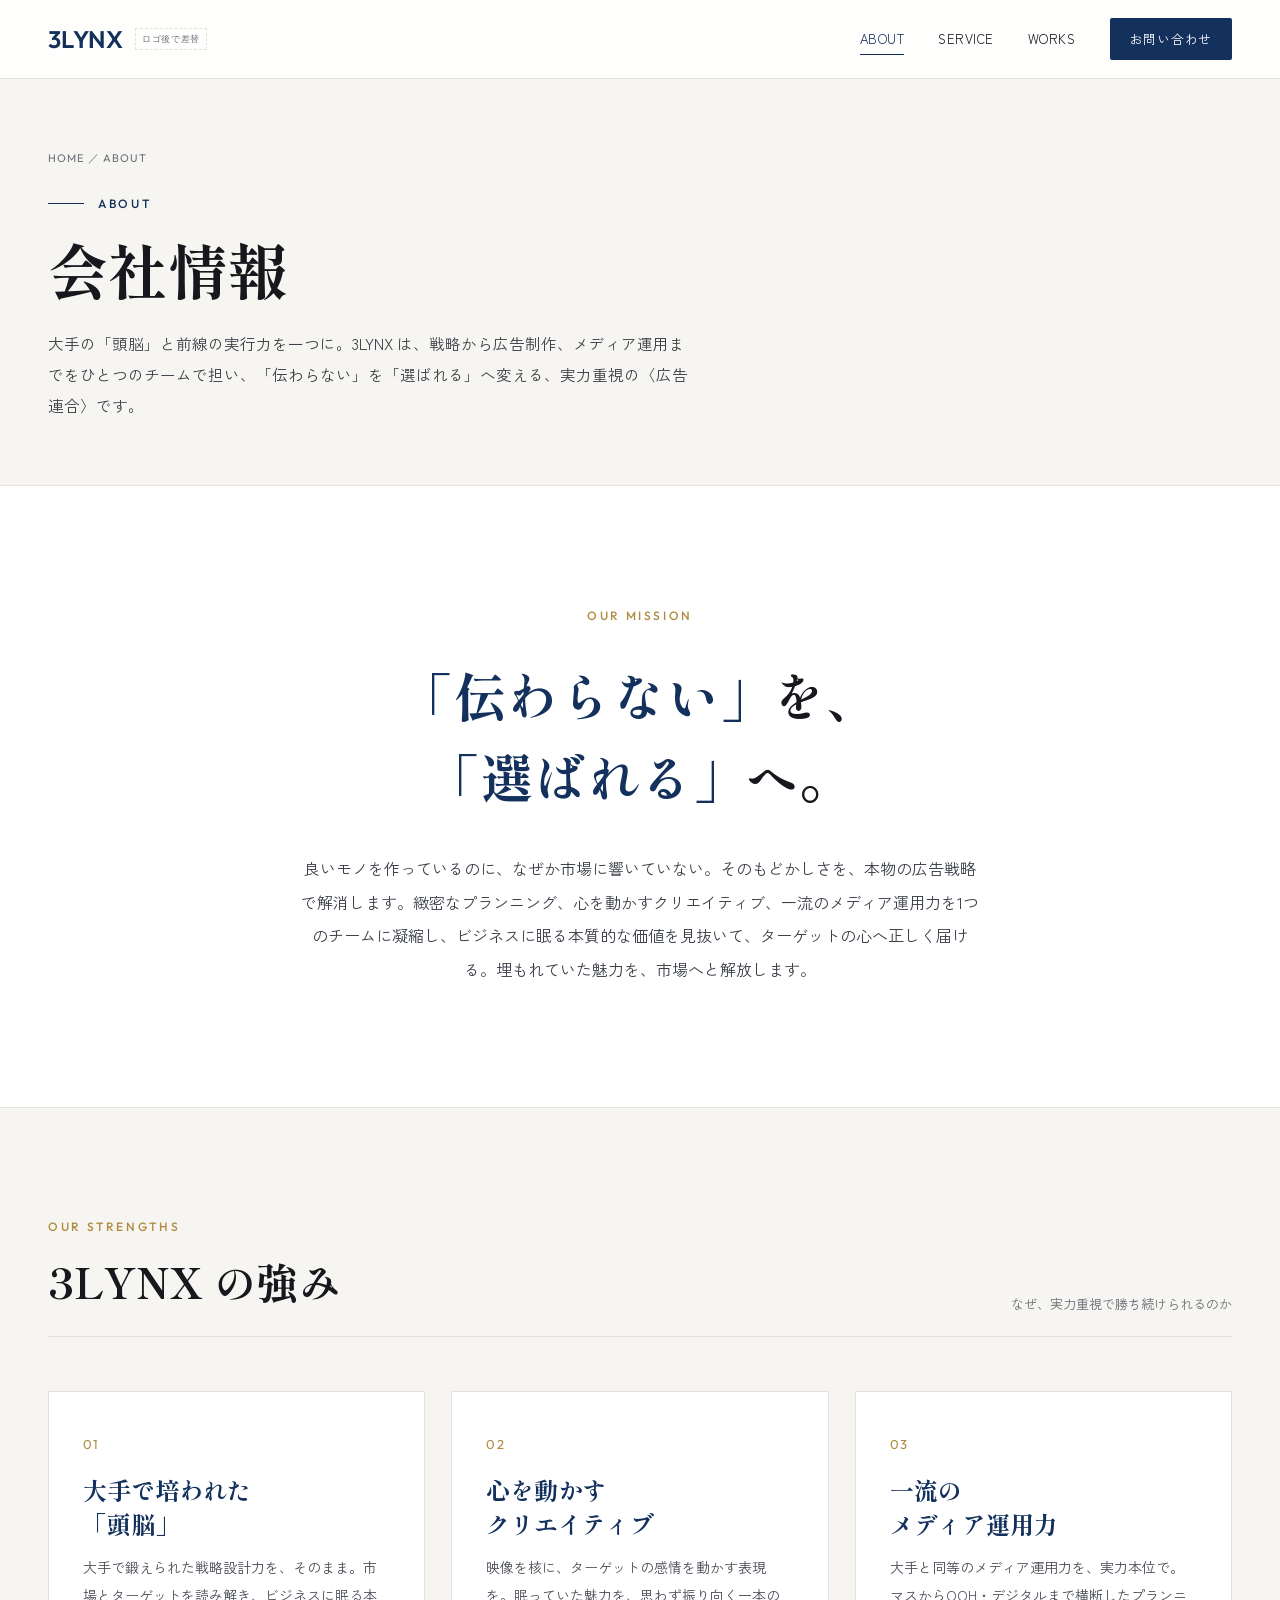
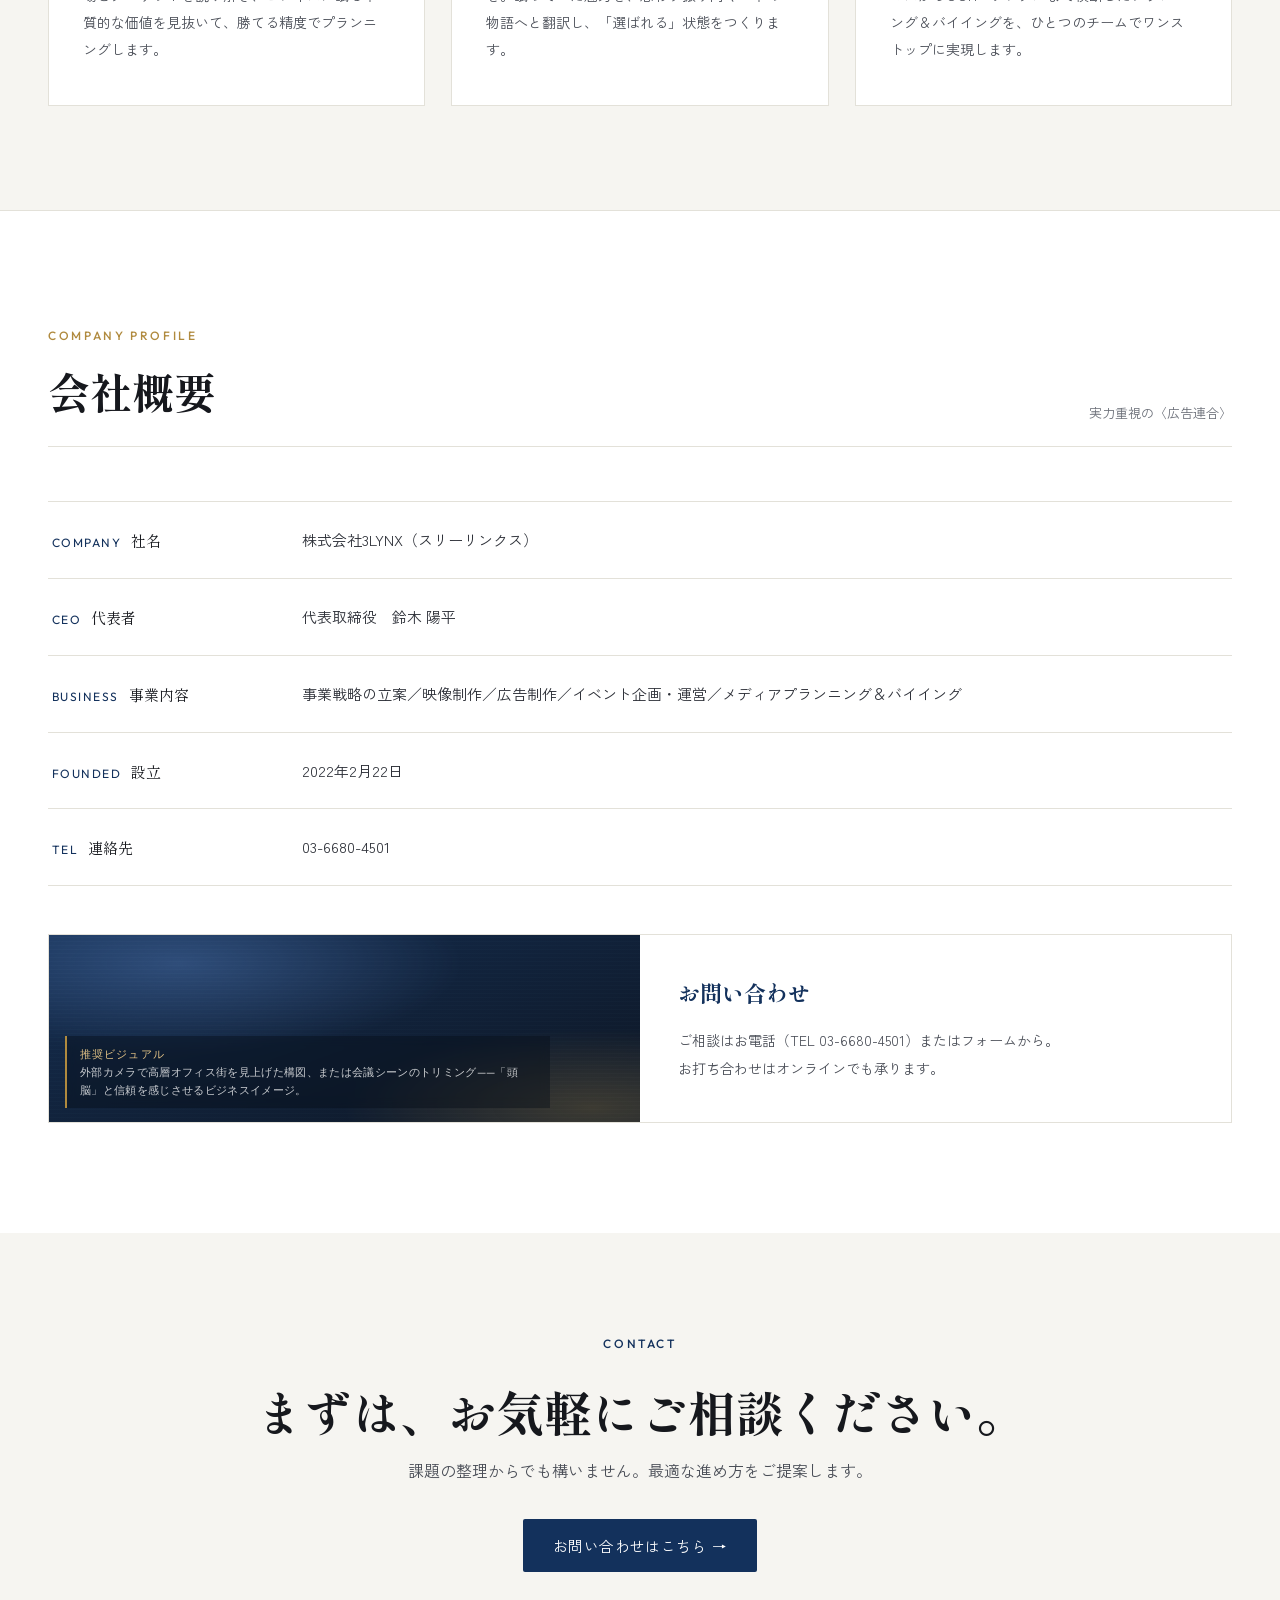
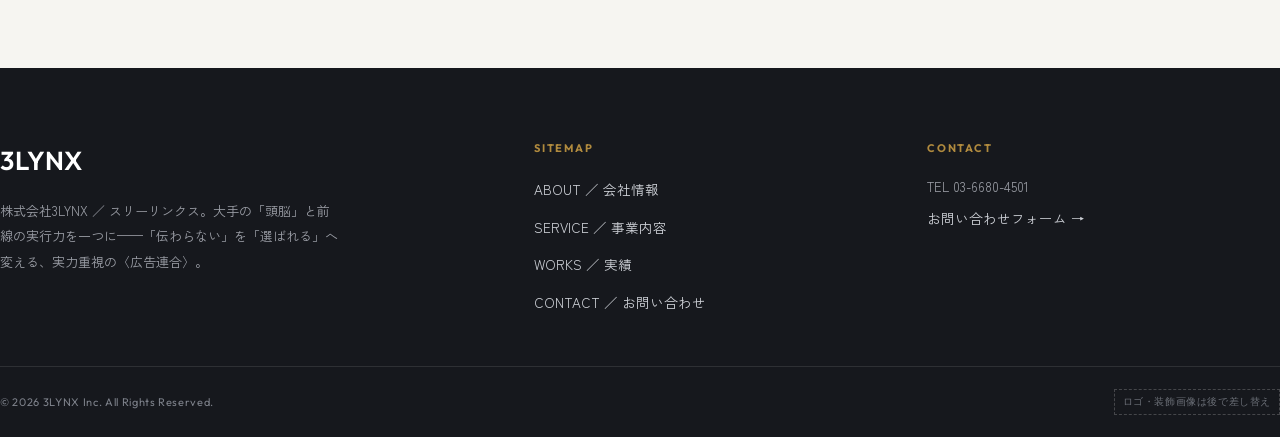
==== about.html @ 356a7094 "Add 3LYNX site (Option 2 / 安心感) — index + about/service/works/contact" ====
<!DOCTYPE html>
<html lang="ja">
<head>
<meta charset="UTF-8">
<meta name="viewport" content="width=device-width, initial-scale=1.0">
<title>ABOUT ｜ 株式会社3LYNX</title>
<link rel="preconnect" href="https://fonts.googleapis.com">
<link rel="preconnect" href="https://fonts.gstatic.com" crossorigin>
<link href="https://fonts.googleapis.com/css2?family=Shippori+Mincho:wght@500;600;700;800&family=Zen+Kaku+Gothic+New:wght@400;500;700&family=Outfit:wght@300;400;500;600&display=swap" rel="stylesheet">
<link rel="stylesheet" href="styles.css">
<style>
/* statement */
.statement{padding:120px 0;text-align:center}
.statement .ey{color:var(--gold);justify-content:center;display:flex}
.statement h2{font-family:"Shippori Mincho",serif;font-size:clamp(28px,4.2vw,52px);line-height:1.55;margin-top:30px;letter-spacing:.02em}
.statement h2 .nv{color:var(--navy)}
.statement p{max-width:680px;margin:36px auto 0;font-size:16px;line-height:2.1;color:#3c4049}

/* strengths */
.strength{background:var(--paper);border-top:1px solid var(--line);border-bottom:1px solid var(--line);padding:104px 0}
.sgrid3{display:grid;grid-template-columns:repeat(3,1fr);gap:26px;margin-top:54px}
.scard{background:#fff;border:1px solid var(--line);padding:42px 34px}
.scard .no{font-family:"Outfit";font-size:13px;letter-spacing:.1em;color:var(--gold)}
.scard h3{font-family:"Shippori Mincho",serif;font-size:24px;margin:18px 0 14px;color:var(--navy);line-height:1.4}
.scard p{font-size:14px;color:#4a4e57;line-height:1.95}

/* profile */
.profile{padding:110px 0}
.ptable{border-top:1px solid var(--line)}
.prow{display:grid;grid-template-columns:220px 1fr;gap:30px;padding:24px 4px;border-bottom:1px solid var(--line)}
.prow .k{font-family:"Outfit";font-size:12px;letter-spacing:.12em;text-transform:uppercase;color:var(--navy);padding-top:3px}
.prow .k .jp{font-family:"Shippori Mincho",serif;font-size:15px;letter-spacing:0;text-transform:none;color:var(--ink);margin-left:10px}
.prow .v{font-size:15px;color:#2d3038;line-height:1.85}
.prow .v .tbd{font-family:"Outfit";font-size:11px;color:var(--muted);border:1px dashed var(--line);padding:2px 8px;margin-left:8px;letter-spacing:.04em}
.access{margin-top:48px;display:grid;grid-template-columns:1fr 1fr;gap:0;border:1px solid var(--line)}
.access .map{position:relative}
.access .map .vph{position:absolute;inset:0}
.access .info{padding:40px 38px}
.access .info h3{font-family:"Shippori Mincho",serif;font-size:22px;color:var(--navy)}
.access .info p{font-size:14px;color:#4a4e57;line-height:2;margin-top:16px}
</style>
</head>
<body>

<header>
  <div class="wrap nav">
    <a class="logo" href="index.html"><span class="mk">3LYNX</span><span class="ph">ロゴ後で差替</span></a>
    <nav class="navlinks">
      <a href="about.html" class="active">ABOUT</a>
      <a href="service.html">SERVICE</a>
      <a href="works.html">WORKS</a>
      <a href="contact.html" class="cbtn">お問い合わせ</a>
    </nav>
  </div>
</header>

<section class="phero">
  <div class="wrap">
    <div class="crumb"><a href="index.html">HOME</a> ／ ABOUT</div>
    <span class="ey">About</span>
    <h1>会社情報</h1>
    <p class="lead">大手の「頭脳」と前線の実行力を一つに。3LYNX は、戦略から広告制作、メディア運用までをひとつのチームで担い、「伝わらない」を「選ばれる」へ変える、実力重視の〈広告連合〉です。</p>
  </div>
</section>

<!-- STATEMENT -->
<section class="statement">
  <div class="wrap">
    <span class="ey">Our Mission</span>
    <h2><span class="nv">「伝わらない」</span>を、<br><span class="nv">「選ばれる」</span>へ。</h2>
    <p>良いモノを作っているのに、なぜか市場に響いていない。そのもどかしさを、本物の広告戦略で解消します。緻密なプランニング、心を動かすクリエイティブ、一流のメディア運用力を1つのチームに凝縮し、ビジネスに眠る本質的な価値を見抜いて、ターゲットの心へ正しく届ける。埋もれていた魅力を、市場へと解放します。</p>
  </div>
</section>

<!-- STRENGTHS -->
<section class="strength">
  <div class="wrap">
    <div class="sec-head">
      <div><span class="ey">Our Strengths</span><h2>3LYNX の強み</h2></div>
      <span class="jp">なぜ、実力重視で勝ち続けられるのか</span>
    </div>
    <div class="sgrid3">
      <div class="scard">
        <div class="no">01</div>
        <h3>大手で培われた<br>「頭脳」</h3>
        <p>大手で鍛えられた戦略設計力を、そのまま。市場とターゲットを読み解き、ビジネスに眠る本質的な価値を見抜いて、勝てる精度でプランニングします。</p>
      </div>
      <div class="scard">
        <div class="no">02</div>
        <h3>心を動かす<br>クリエイティブ</h3>
        <p>映像を核に、ターゲットの感情を動かす表現を。眠っていた魅力を、思わず振り向く一本の物語へと翻訳し、「選ばれる」状態をつくります。</p>
      </div>
      <div class="scard">
        <div class="no">03</div>
        <h3>一流の<br>メディア運用力</h3>
        <p>大手と同等のメディア運用力を、実力本位で。マスからOOH・デジタルまで横断したプランニング＆バイイングを、ひとつのチームでワンストップに実現します。</p>
      </div>
    </div>
  </div>
</section>

<!-- PROFILE -->
<section class="profile">
  <div class="wrap">
    <div class="sec-head">
      <div><span class="ey">Company Profile</span><h2>会社概要</h2></div>
      <span class="jp">実力重視の〈広告連合〉</span>
    </div>
    <div class="ptable">
      <div class="prow"><div class="k">Company<span class="jp">社名</span></div><div class="v">株式会社3LYNX（スリーリンクス）</div></div>
      <div class="prow"><div class="k">CEO<span class="jp">代表者</span></div><div class="v">代表取締役　鈴木 陽平</div></div>
      <div class="prow"><div class="k">Business<span class="jp">事業内容</span></div><div class="v">事業戦略の立案／映像制作／広告制作／イベント企画・運営／メディアプランニング＆バイイング</div></div>
      <div class="prow"><div class="k">Founded<span class="jp">設立</span></div><div class="v">2022年2月22日</div></div>
      <div class="prow"><div class="k">Tel<span class="jp">連絡先</span></div><div class="v">03-6680-4501</div></div>
    </div>

    <div class="access">
      <div class="map"><div class="vph"><div class="deco-cap"><b>推奨ビジュアル</b><br>外部カメラで高層オフィス街を見上げた構図、または会議シーンのトリミング——「頭脳」と信頼を感じさせるビジネスイメージ。</div></div></div>
      <div class="info">
        <h3>お問い合わせ</h3>
        <p>ご相談はお電話（TEL 03-6680-4501）またはフォームから。<br>お打ち合わせはオンラインでも承ります。</p>
      </div>
    </div>
  </div>
</section>

<!-- CTA -->
<section class="cta" style="background:var(--paper);padding:96px 0;text-align:center">
  <div class="wrap">
    <span class="ey" style="color:var(--navy)">Contact</span>
    <h2 style="font-family:'Shippori Mincho',serif;font-size:clamp(30px,4vw,48px);margin:18px 0 8px">まずは、お気軽にご相談ください。</h2>
    <p style="color:#4a4e57;margin-bottom:36px">課題の整理からでも構いません。最適な進め方をご提案します。</p>
    <a class="btn solid" href="contact.html">お問い合わせはこちら →</a>
  </div>
</section>

<footer>
  <div class="wrap fmain">
    <div>
      <div class="mk">3LYNX</div>
      <p class="fdesc">株式会社3LYNX ／ スリーリンクス。大手の「頭脳」と前線の実行力を一つに——「伝わらない」を「選ばれる」へ変える、実力重視の〈広告連合〉。</p>
    </div>
    <div class="fcol">
      <h4>Sitemap</h4>
      <ul>
        <li><a href="about.html">ABOUT ／ 会社情報</a></li>
        <li><a href="service.html">SERVICE ／ 事業内容</a></li>
        <li><a href="works.html">WORKS ／ 実績</a></li>
        <li><a href="contact.html">CONTACT ／ お問い合わせ</a></li>
      </ul>
    </div>
    <div class="fcol">
      <h4>Contact</h4>
      <div class="fline">TEL 03-6680-4501</div>
      <div class="fline"><a href="contact.html" style="text-decoration:none">お問い合わせフォーム →</a></div>
    </div>
  </div>
  <div class="wrap fbottom">
    <div class="c">© 2026 3LYNX Inc. All Rights Reserved.</div>
    <div class="ph">ロゴ・装飾画像は後で差し替え</div>
  </div>
</footer>

</body>
</html>
---- styles.css ----
/* ============================================================
   3LYNX — Integrated Communication Partner
   Shared design system (Option 2 / 安心感)
   ============================================================ */
:root{
  --bg:#ffffff;
  --paper:#f6f5f1;
  --paper2:#efece4;
  --ink:#16181d;
  --muted:#6b6f78;
  --line:#e3e1d9;
  --navy:#13315c;
  --navy-soft:#27496f;
  --navy-deep:#0f1b2d;
  --gold:#b08a3e;
  --maxw:1280px;
}
*{margin:0;padding:0;box-sizing:border-box}
html{scroll-behavior:smooth}
body{
  background:var(--bg);
  color:var(--ink);
  font-family:"Zen Kaku Gothic New",sans-serif;
  -webkit-font-smoothing:antialiased;
  overflow-x:hidden;
  line-height:1.6;
}
a{color:inherit}
.wrap{max-width:var(--maxw);margin:0 auto;padding:0 48px}
.min{font-family:"Shippori Mincho",serif}
.out{font-family:"Outfit",sans-serif}
.ey{font-family:"Outfit",sans-serif;font-weight:500;letter-spacing:.22em;font-size:12px;text-transform:uppercase}

/* ---------- placeholder "video / image" ---------- */
.vph{position:relative;overflow:hidden;background:#0f1b2d}
.vph::before{
  content:"";position:absolute;inset:-20%;
  background:
    radial-gradient(55% 55% at 30% 25%, rgba(80,120,180,.45), transparent 62%),
    radial-gradient(50% 50% at 80% 80%, rgba(176,138,62,.28), transparent 60%),
    linear-gradient(160deg,#16335b,#0f1b2d 70%);
  animation:drift 22s ease-in-out infinite alternate;
}
.vph::after{content:"";position:absolute;inset:0;background:repeating-linear-gradient(0deg,rgba(255,255,255,.05) 0 1px,transparent 1px 4px);mix-blend-mode:soft-light}
@keyframes drift{0%{transform:scale(1.04) translate(-1%,0)}100%{transform:scale(1.1) translate(2%,1%)}}
.vph.light{background:var(--paper2)}
.vph.light::before{background:repeating-linear-gradient(135deg,rgba(19,49,92,.06) 0 10px,transparent 10px 20px);animation:none;inset:0}
.vph.light::after{display:none}
.vtag{position:absolute;left:16px;bottom:14px;z-index:3;font-family:"Outfit",sans-serif;font-size:11px;letter-spacing:.14em;color:rgba(255,255,255,.7);display:flex;align-items:center;gap:8px}
.vtag.dark{color:var(--navy)}
.vtag .rec{width:7px;height:7px;border-radius:50%;background:var(--gold)}

/* decorative image placeholder caption */
.deco-cap{position:absolute;left:16px;bottom:14px;z-index:4;max-width:82%;font-family:"Outfit",sans-serif;font-size:11px;letter-spacing:.03em;color:rgba(255,255,255,.78);line-height:1.65;background:rgba(7,13,24,.4);backdrop-filter:blur(5px);padding:9px 13px;border-left:2px solid var(--gold)}
.deco-cap b{color:#e6c587;font-weight:500;letter-spacing:.1em}

/* ---------- header ---------- */
header{position:fixed;top:0;left:0;right:0;z-index:50;background:rgba(255,255,255,.86);backdrop-filter:blur(10px);border-bottom:1px solid var(--line)}
.nav{display:flex;align-items:center;justify-content:space-between;height:78px}
.logo{display:flex;align-items:center;gap:12px;text-decoration:none}
.logo .mk{font-family:"Outfit",sans-serif;font-weight:600;font-size:24px;letter-spacing:.02em;color:var(--navy)}
.logo .ph{font-size:9px;font-family:"Outfit";color:var(--muted);border:1px dashed var(--line);padding:3px 6px;letter-spacing:.06em}
.navlinks{display:flex;align-items:center;gap:34px}
.navlinks a{color:var(--ink);text-decoration:none;font-size:13px;letter-spacing:.04em;transition:color .2s;position:relative}
.navlinks a:not(.cbtn)::after{content:"";position:absolute;left:0;right:0;bottom:-6px;height:1px;background:var(--navy);transform:scaleX(0);transform-origin:left;transition:transform .25s}
.navlinks a:not(.cbtn):hover::after,.navlinks a.active::after{transform:scaleX(1)}
.navlinks a:hover{color:var(--navy)}
.navlinks a.active{color:var(--navy)}
.navlinks .cbtn{background:var(--navy);color:#fff;padding:11px 20px;border-radius:2px;font-size:12.5px;letter-spacing:.06em}
.navlinks .cbtn::after{display:none}
.navlinks .cbtn:hover{background:var(--navy-soft);color:#fff}

/* ---------- shared section bits ---------- */
.sec{padding:110px 0}
.sec-head{display:flex;align-items:flex-end;justify-content:space-between;margin-bottom:54px;border-bottom:1px solid var(--line);padding-bottom:22px;gap:20px}
.sec-head .ey{color:var(--gold)}
.sec-head h2{font-family:"Shippori Mincho",serif;font-size:clamp(28px,3.4vw,42px);color:var(--ink);margin-top:10px}
.sec-head .jp{font-size:13px;color:var(--muted)}

/* ---------- page hero (subpages) ---------- */
.phero{padding:150px 0 64px;border-bottom:1px solid var(--line);background:var(--paper);position:relative}
.crumb{font-family:"Outfit";font-size:11px;letter-spacing:.1em;color:var(--muted);margin-bottom:26px}
.crumb a{text-decoration:none}
.crumb a:hover{color:var(--navy)}
.phero .ey{color:var(--navy);display:flex;align-items:center;gap:14px}
.phero .ey::before{content:"";width:36px;height:1px;background:var(--navy)}
.phero h1{font-family:"Shippori Mincho",serif;font-weight:700;font-size:clamp(34px,5vw,60px);line-height:1.25;margin-top:18px;color:var(--ink)}
.phero .lead{margin-top:22px;max-width:640px;font-size:15.5px;line-height:2;color:#3c4049}

/* ---------- buttons ---------- */
.btn{display:inline-flex;align-items:center;gap:10px;text-decoration:none;font-size:14.5px;letter-spacing:.03em;padding:15px 30px;border-radius:2px;transition:transform .18s,background .2s;white-space:nowrap}
.btn.solid{background:var(--navy);color:#fff}
.btn.solid:hover{background:var(--navy-soft);transform:translateY(-2px)}
.btn.ghost{border:1px solid var(--navy);color:var(--navy)}
.btn.ghost:hover{background:var(--navy);color:#fff}

/* ---------- footer ---------- */
footer{background:var(--ink);color:#cfd2d8}
.fmain{padding:72px 0 40px;display:grid;grid-template-columns:1.4fr 1fr 1fr;gap:40px}
.fmain .mk{font-family:"Outfit";font-weight:600;font-size:26px;color:#fff;letter-spacing:.02em}
.fmain .fdesc{font-size:13px;color:#9b9ea6;margin-top:16px;line-height:1.95;max-width:340px}
.fmain .fmem{display:flex;gap:22px;margin-top:24px;font-family:"Shippori Mincho",serif;font-size:15px;color:#e8eaee}
.fcol h4{font-family:"Outfit";font-size:11px;letter-spacing:.16em;text-transform:uppercase;color:var(--gold);margin-bottom:18px}
.fcol ul{list-style:none}
.fcol li{margin-bottom:12px}
.fcol a{font-size:13.5px;color:#cfd2d8;text-decoration:none;transition:color .2s}
.fcol a:hover{color:#fff}
.fcol .fline{font-size:13px;color:#9b9ea6;margin-bottom:9px;line-height:1.7}
.fbottom{border-top:1px solid rgba(255,255,255,.1);padding:22px 0;display:flex;justify-content:space-between;align-items:center;flex-wrap:wrap;gap:14px}
.fbottom .c{font-family:"Outfit";font-size:11px;color:#7d818a;letter-spacing:.06em}
.fbottom .ph{font-family:"Outfit";font-size:10px;color:#6a6e76;border:1px dashed rgba(255,255,255,.2);padding:4px 8px;letter-spacing:.06em}

@media(max-width:900px){
  .wrap{padding:0 24px}
  .navlinks{display:none}
  .fmain{grid-template-columns:1fr;gap:30px}
}
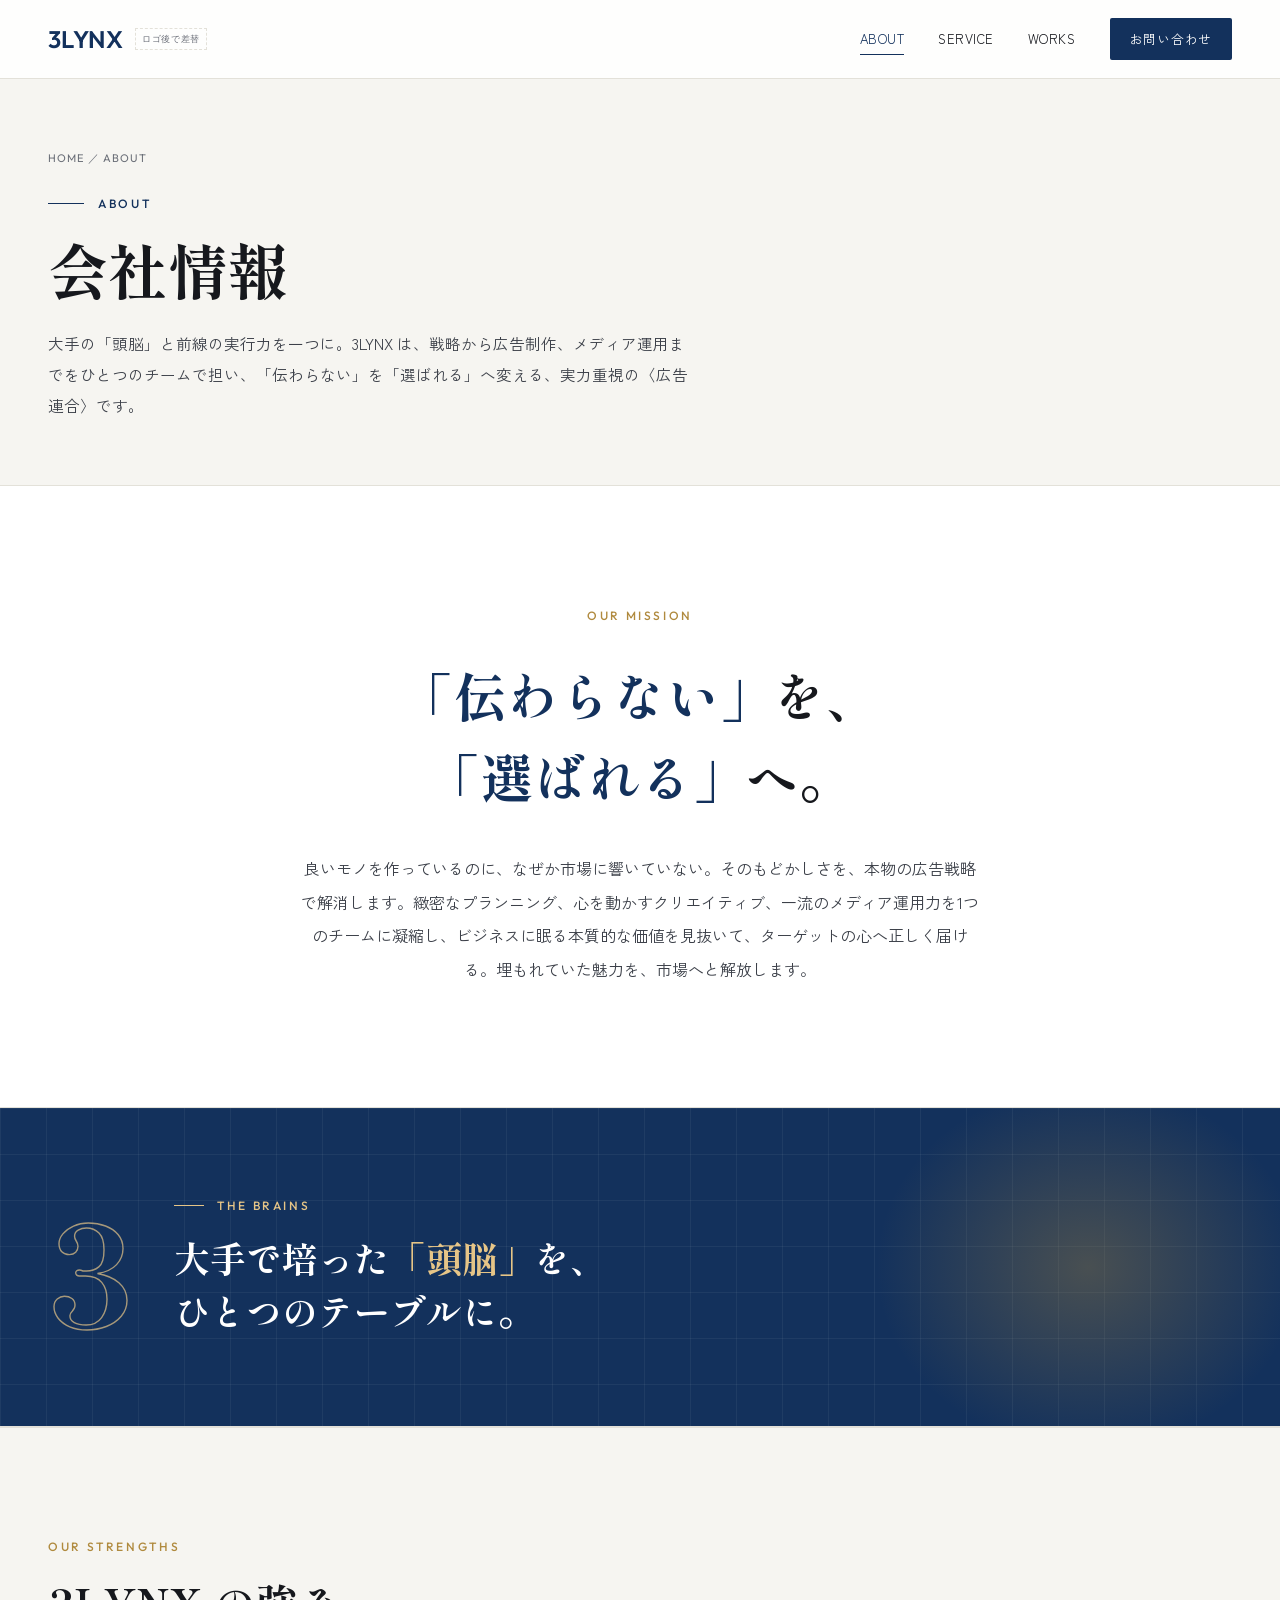
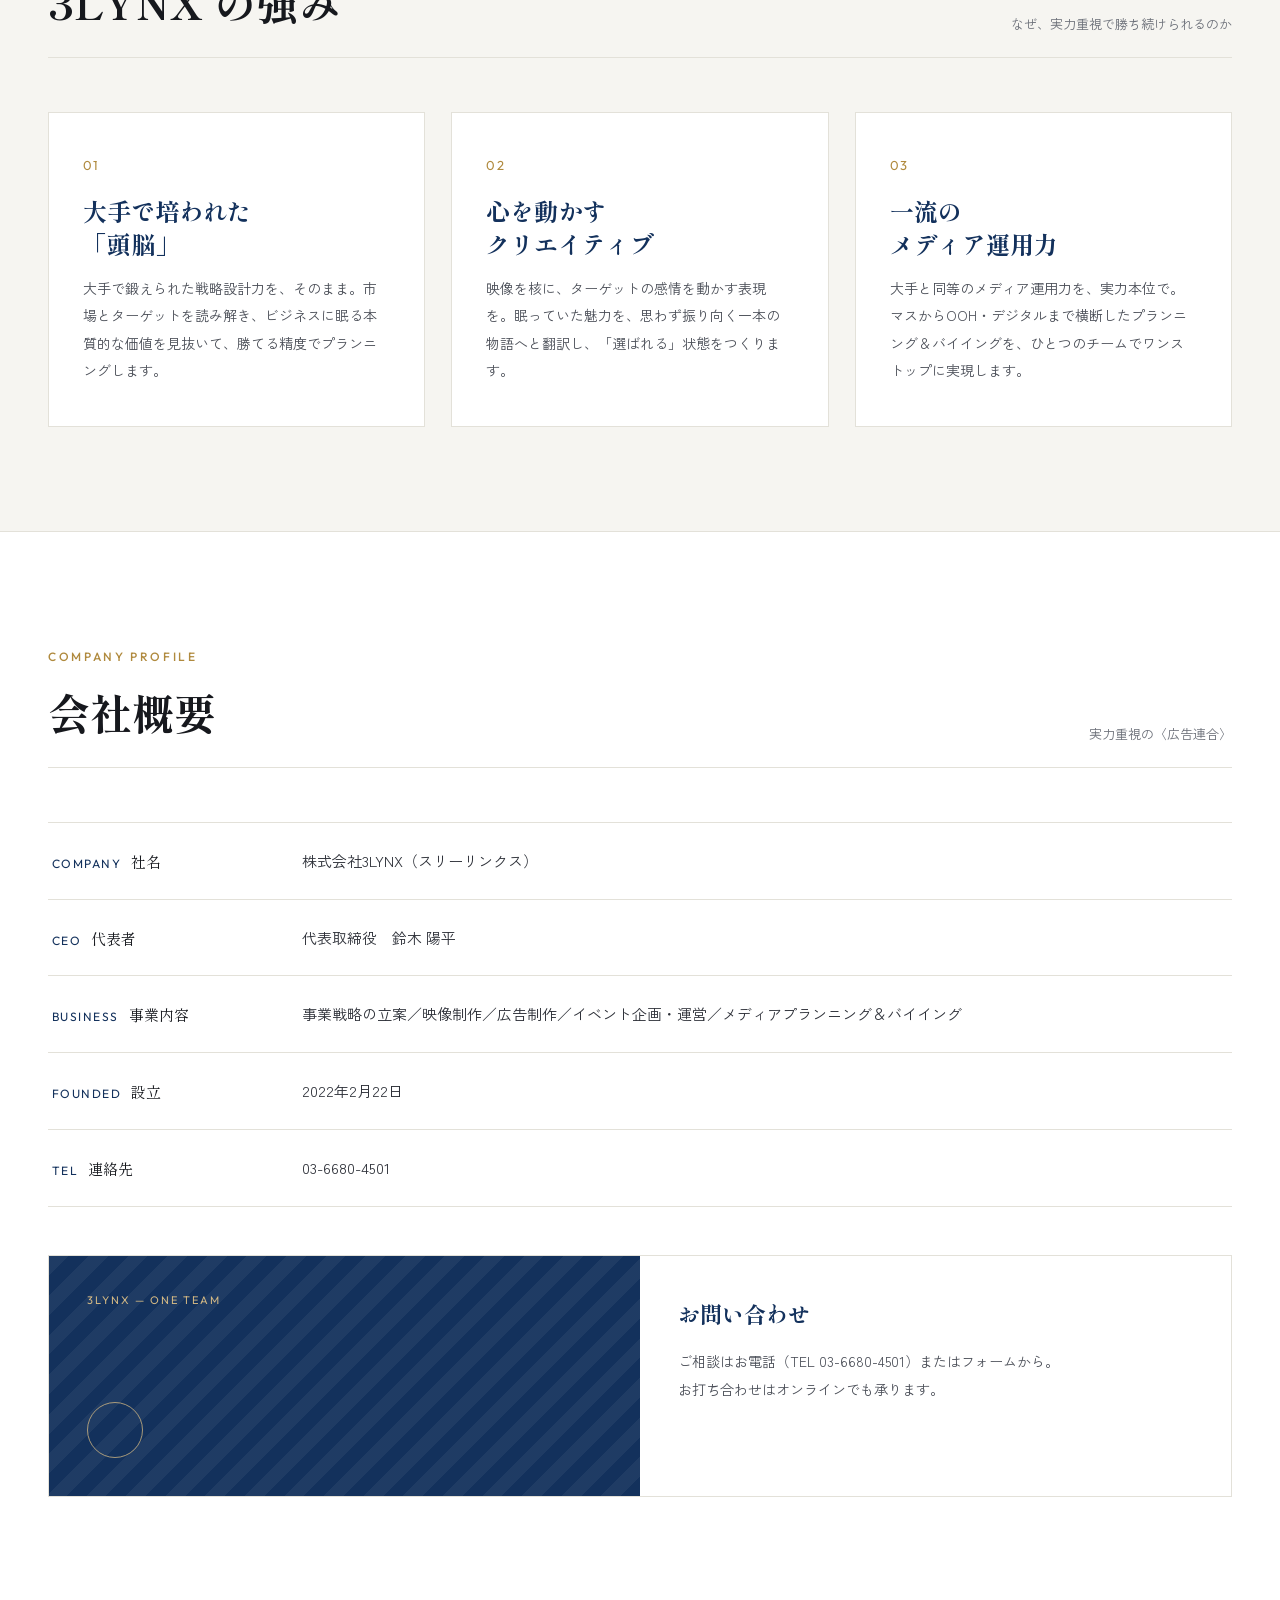
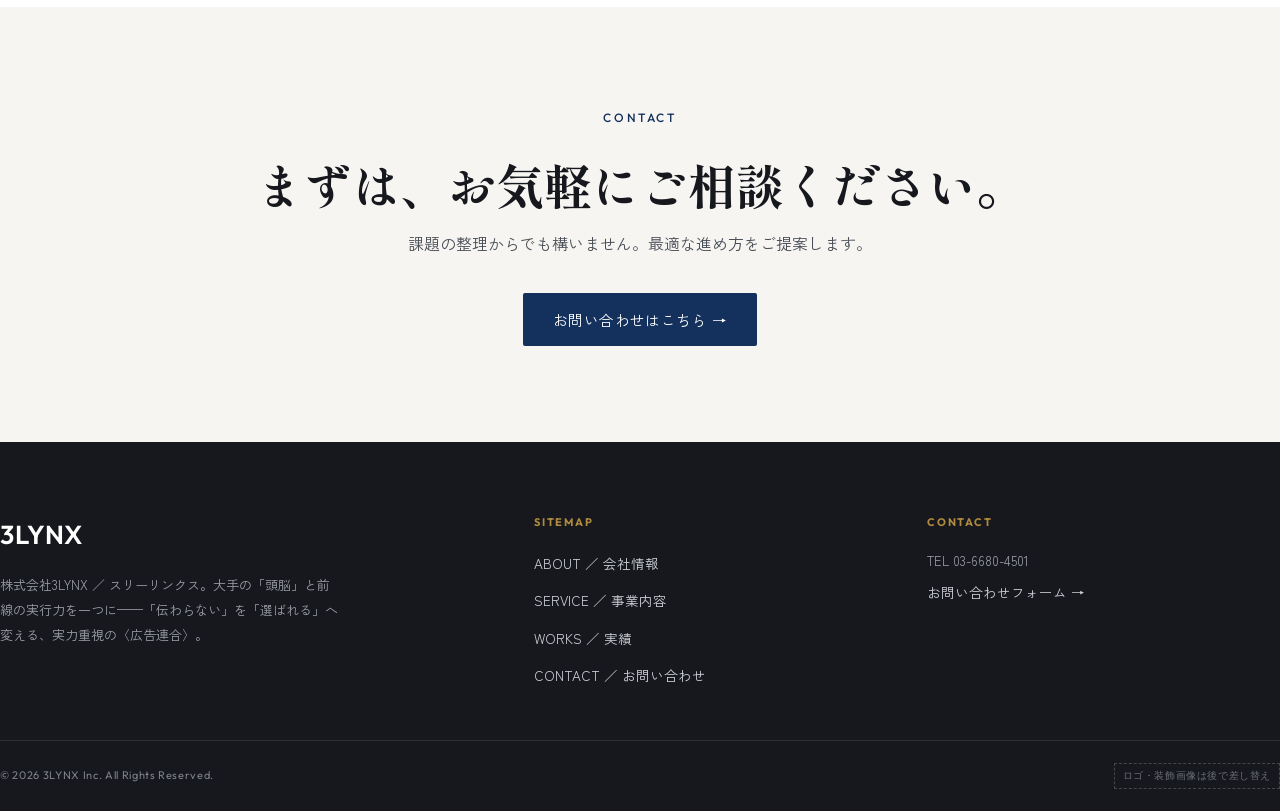
==== commit b5f56326: "Update about.html: add navy statement band, replace access image placeholder with CSS swatch" ====
--- a/about.html
+++ b/about.html
@@ -16,6 +16,20 @@
 .statement h2 .nv{color:var(--navy)}
 .statement p{max-width:680px;margin:36px auto 0;font-size:16px;line-height:2.1;color:#3c4049}
 
+/* statement color band (no image) */
+.stmt-band{position:relative;background:var(--navy);overflow:hidden;border-top:1px solid var(--line);border-bottom:1px solid var(--line);padding:88px 0}
+.stmt-band::before{content:"";position:absolute;inset:0;z-index:0;
+  background-image:linear-gradient(rgba(255,255,255,.05) 1px,transparent 1px),linear-gradient(90deg,rgba(255,255,255,.05) 1px,transparent 1px);
+  background-size:46px 46px;}
+.stmt-band::after{content:"";position:absolute;top:-30%;right:-8%;width:46%;height:160%;z-index:0;
+  background:radial-gradient(closest-side,rgba(176,138,62,.34),rgba(176,138,62,0) 72%);}
+.stmt-band .wrap{position:relative;z-index:2;display:grid;grid-template-columns:auto 1fr;gap:40px;align-items:center}
+.stmt-band .mark{font-family:"Shippori Mincho",serif;font-weight:700;font-size:clamp(64px,11vw,150px);line-height:.9;color:transparent;-webkit-text-stroke:1.4px rgba(230,197,135,.7);text-stroke:1.4px rgba(230,197,135,.7)}
+.stmt-band .cap .ey{color:#e6c587;display:flex;align-items:center;gap:13px;margin-bottom:16px}
+.stmt-band .cap .ey::before{content:"";width:30px;height:1px;background:#e6c587}
+.stmt-band .cap h3{font-family:"Shippori Mincho",serif;font-size:clamp(22px,2.8vw,36px);line-height:1.5;color:#fff}
+.stmt-band .cap h3 b{color:#e6c587}
+
 /* strengths */
 .strength{background:var(--paper);border-top:1px solid var(--line);border-bottom:1px solid var(--line);padding:104px 0}
 .sgrid3{display:grid;grid-template-columns:repeat(3,1fr);gap:26px;margin-top:54px}
@@ -33,8 +47,11 @@
 .prow .v{font-size:15px;color:#2d3038;line-height:1.85}
 .prow .v .tbd{font-family:"Outfit";font-size:11px;color:var(--muted);border:1px dashed var(--line);padding:2px 8px;margin-left:8px;letter-spacing:.04em}
 .access{margin-top:48px;display:grid;grid-template-columns:1fr 1fr;gap:0;border:1px solid var(--line)}
-.access .map{position:relative}
-.access .map .vph{position:absolute;inset:0}
+.access .swatch{position:relative;overflow:hidden;background:var(--navy);min-height:240px}
+.access .swatch::before{content:"";position:absolute;inset:0;
+  background-image:repeating-linear-gradient(135deg,rgba(255,255,255,.05) 0 14px,transparent 14px 28px);}
+.access .swatch::after{content:"";position:absolute;left:38px;bottom:38px;width:54px;height:54px;border:1px solid rgba(230,197,135,.7);border-radius:50%;}
+.access .swatch .lbl{position:absolute;left:38px;top:36px;z-index:2;font-family:"Outfit";font-size:11px;letter-spacing:.18em;text-transform:uppercase;color:rgba(230,197,135,.9)}
 .access .info{padding:40px 38px}
 .access .info h3{font-family:"Shippori Mincho",serif;font-size:22px;color:var(--navy)}
 .access .info p{font-size:14px;color:#4a4e57;line-height:2;margin-top:16px}
@@ -69,6 +86,17 @@
     <span class="ey">Our Mission</span>
     <h2><span class="nv">「伝わらない」</span>を、<br><span class="nv">「選ばれる」</span>へ。</h2>
     <p>良いモノを作っているのに、なぜか市場に響いていない。そのもどかしさを、本物の広告戦略で解消します。緻密なプランニング、心を動かすクリエイティブ、一流のメディア運用力を1つのチームに凝縮し、ビジネスに眠る本質的な価値を見抜いて、ターゲットの心へ正しく届ける。埋もれていた魅力を、市場へと解放します。</p>
+  </div>
+</section>
+
+<!-- STATEMENT COLOR BAND (no image) -->
+<section class="stmt-band">
+  <div class="wrap">
+    <div class="mark">3</div>
+    <div class="cap">
+      <span class="ey">The Brains</span>
+      <h3>大手で培った<b>「頭脳」</b>を、<br>ひとつのテーブルに。</h3>
+    </div>
   </div>
 </section>
 
@@ -115,7 +143,7 @@
     </div>
 
     <div class="access">
-      <div class="map"><div class="vph"><div class="deco-cap"><b>推奨ビジュアル</b><br>外部カメラで高層オフィス街を見上げた構図、または会議シーンのトリミング——「頭脳」と信頼を感じさせるビジネスイメージ。</div></div></div>
+      <div class="swatch"><span class="lbl">3LYNX — One Team</span></div>
       <div class="info">
         <h3>お問い合わせ</h3>
         <p>ご相談はお電話（TEL 03-6680-4501）またはフォームから。<br>お打ち合わせはオンラインでも承ります。</p>
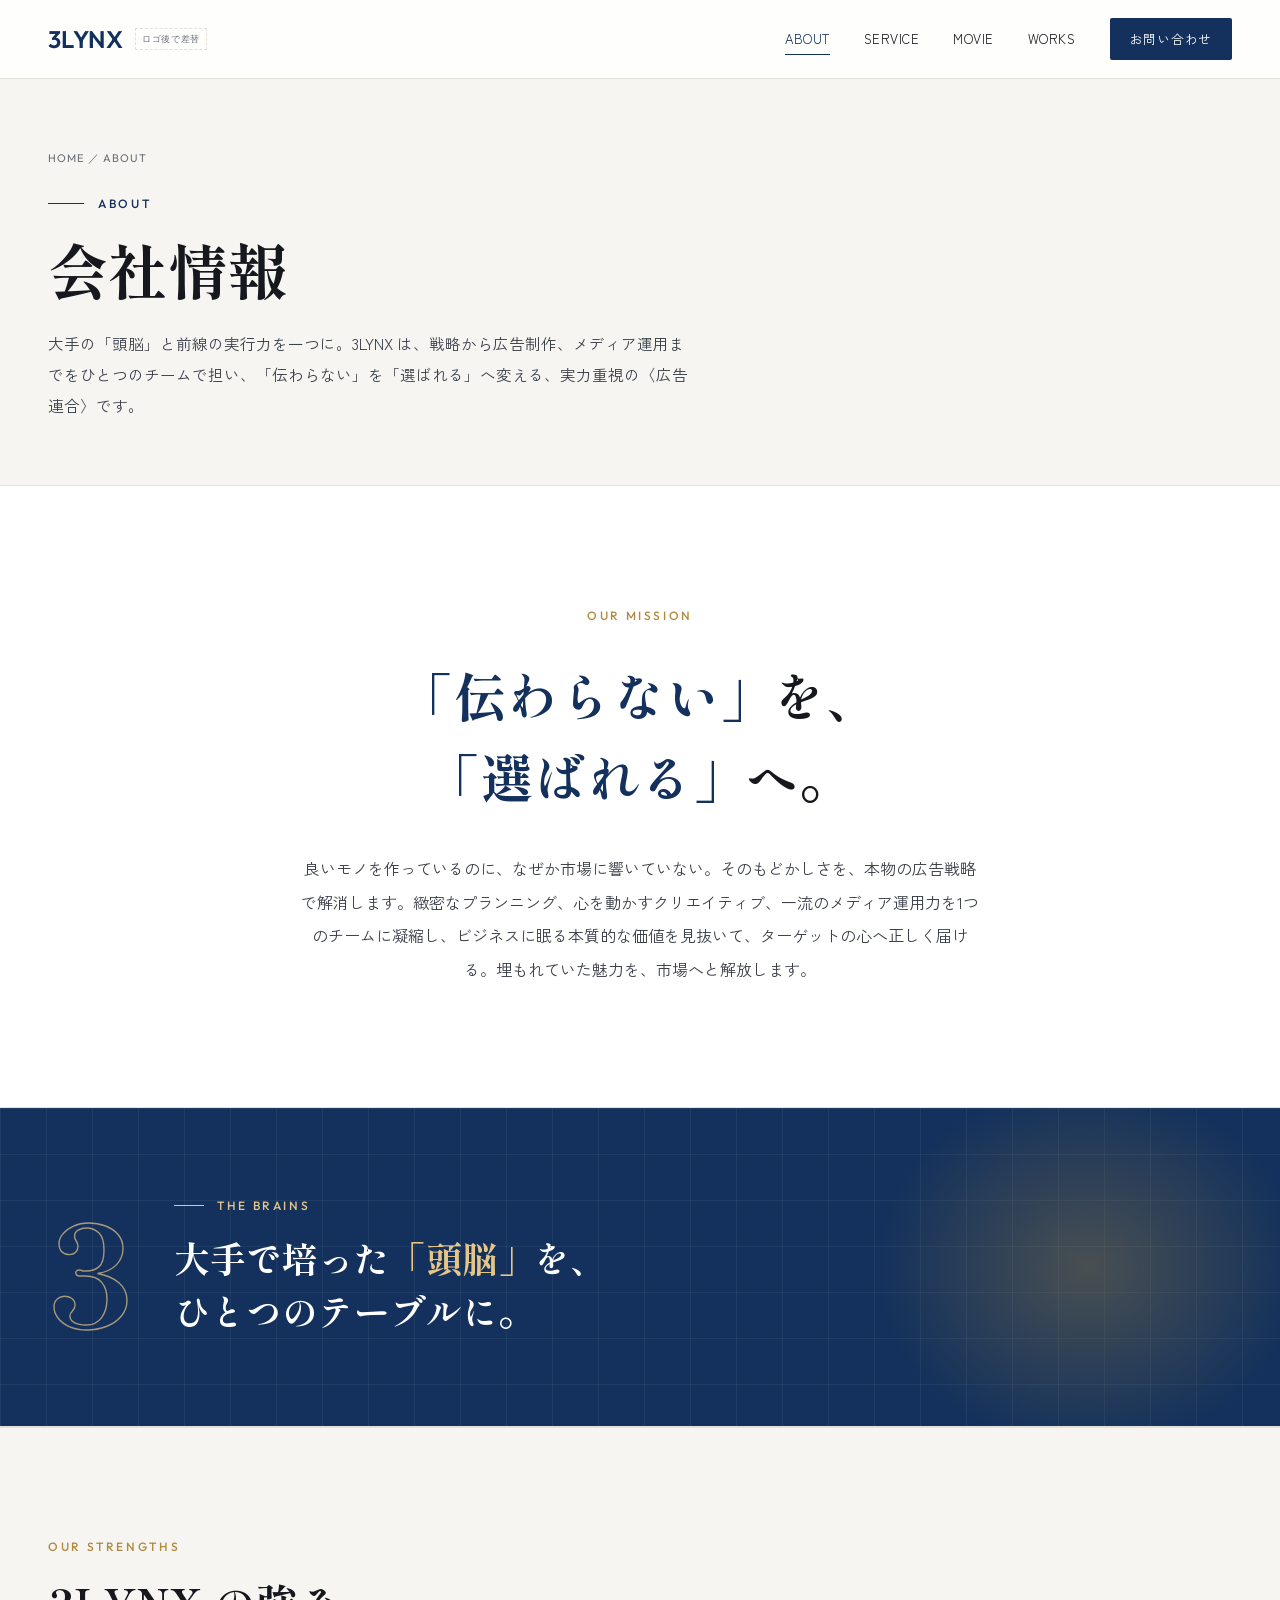
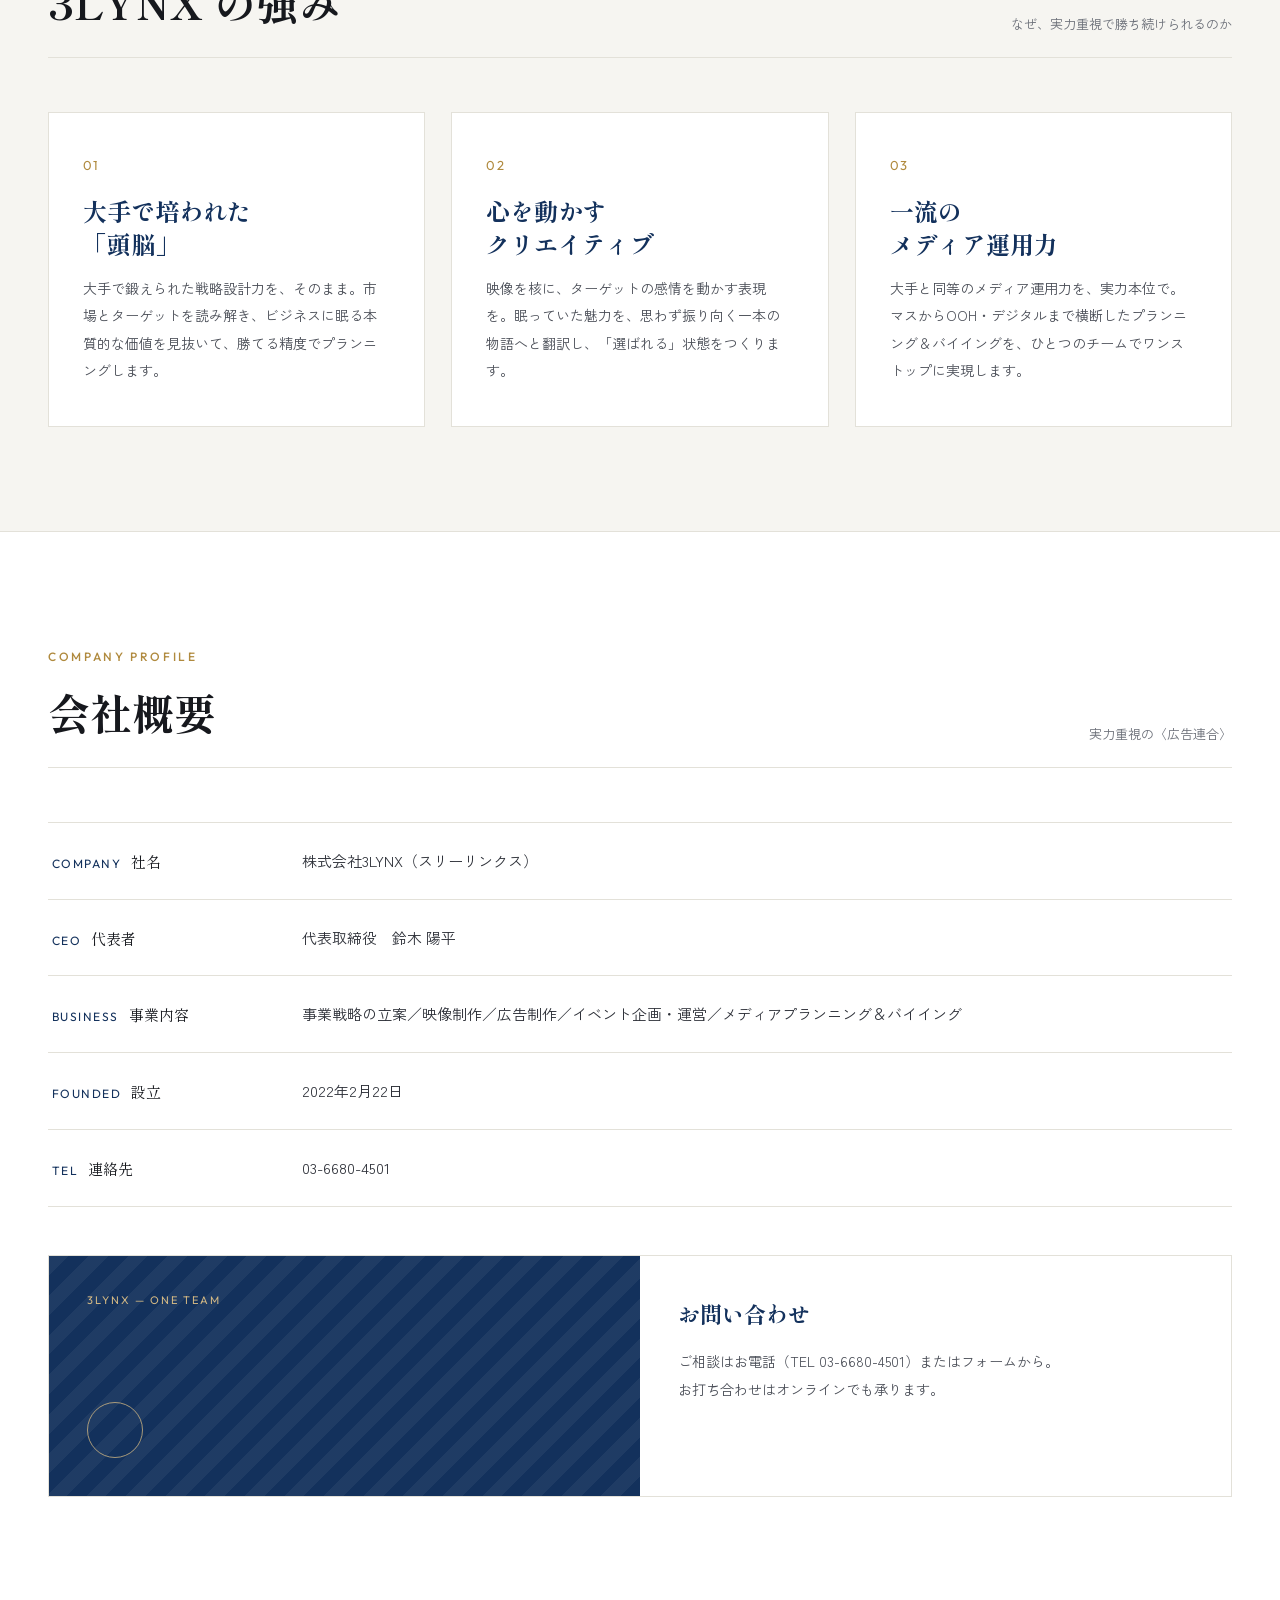
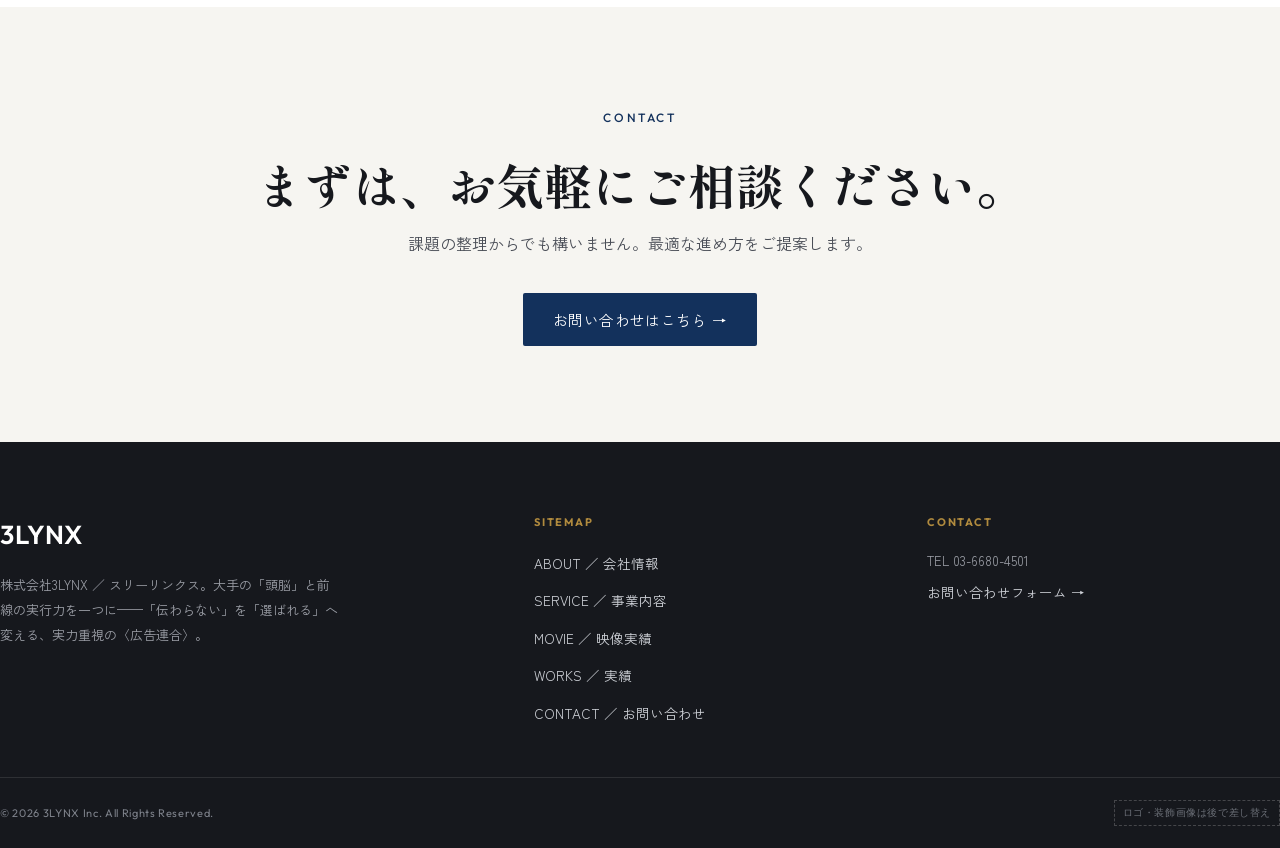
==== commit e11f40c1: "Add MOVIE page (YouTube gallery) + add MOVIE link to nav/footer across all pages" ====
--- a/about.html
+++ b/about.html
@@ -65,6 +65,7 @@
     <nav class="navlinks">
       <a href="about.html" class="active">ABOUT</a>
       <a href="service.html">SERVICE</a>
+      <a href="movie.html">MOVIE</a>
       <a href="works.html">WORKS</a>
       <a href="contact.html" class="cbtn">お問い合わせ</a>
     </nav>
@@ -173,6 +174,7 @@
       <ul>
         <li><a href="about.html">ABOUT ／ 会社情報</a></li>
         <li><a href="service.html">SERVICE ／ 事業内容</a></li>
+        <li><a href="movie.html">MOVIE ／ 映像実績</a></li>
         <li><a href="works.html">WORKS ／ 実績</a></li>
         <li><a href="contact.html">CONTACT ／ お問い合わせ</a></li>
       </ul>
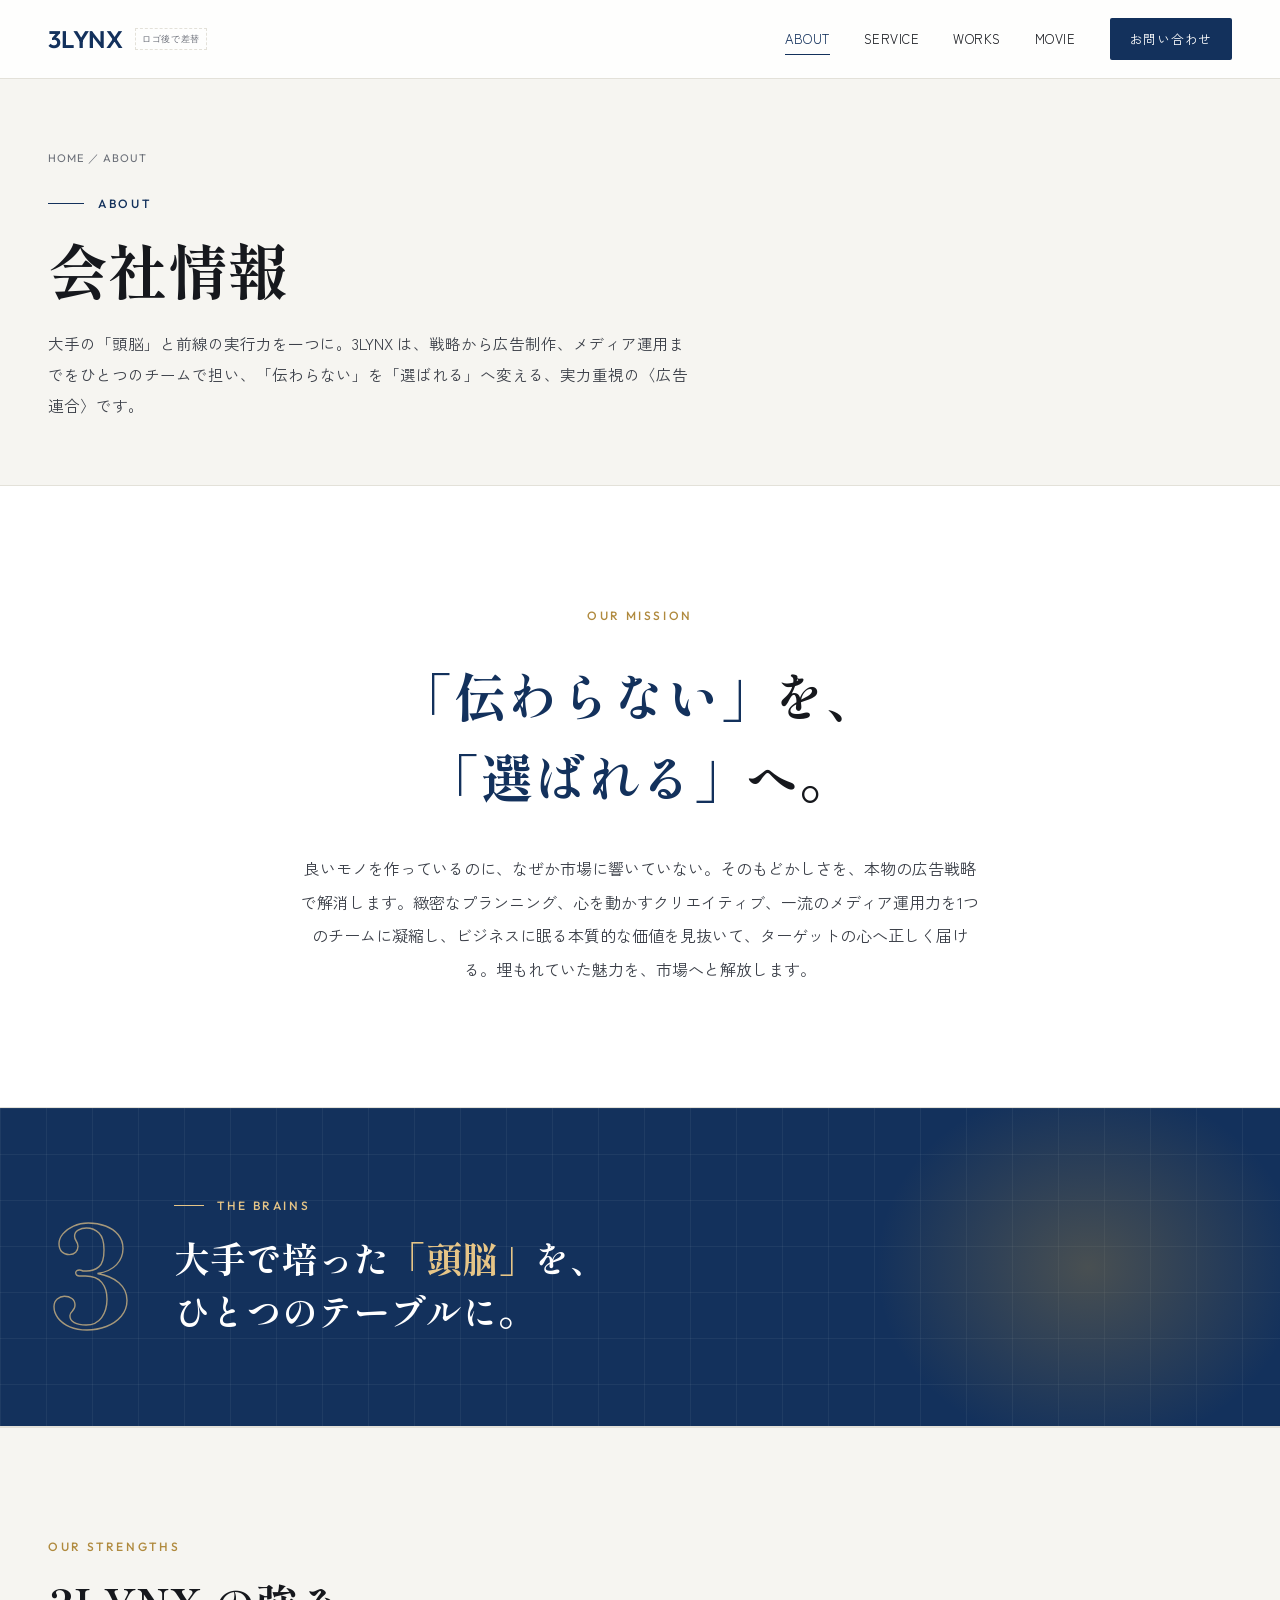
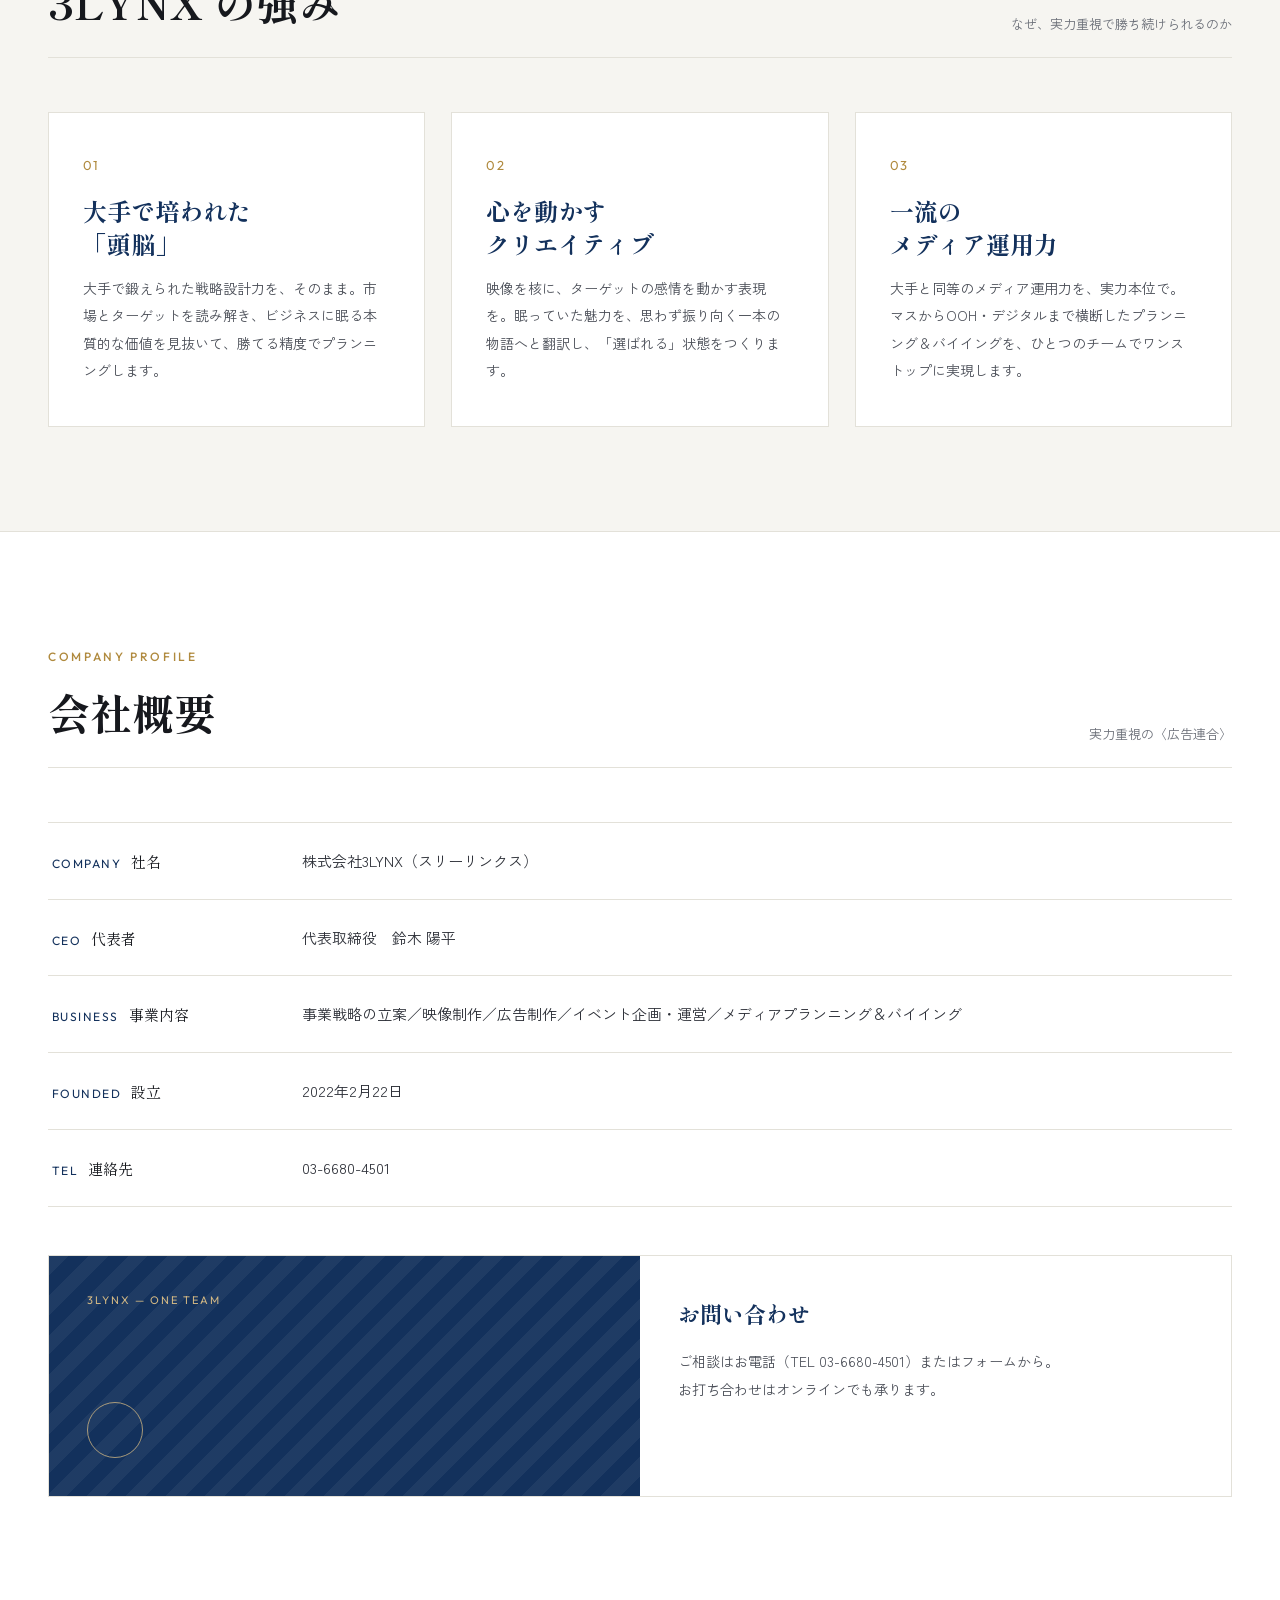
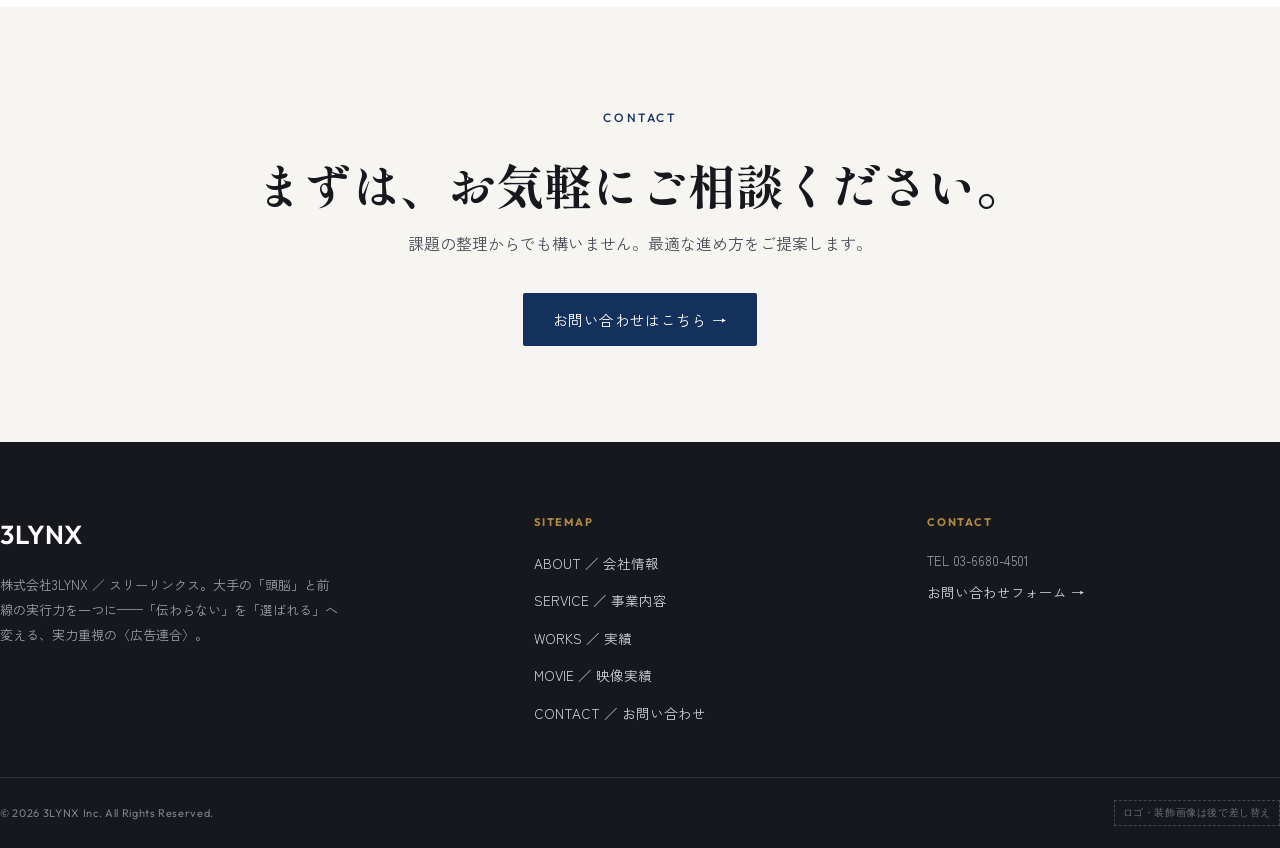
==== commit 1b95cdeb: "Update movie.html (new video #03 id) + unify nav/footer order to WORKS→MOVIE across all pages" ====
--- a/about.html
+++ b/about.html
@@ -65,8 +65,8 @@
     <nav class="navlinks">
       <a href="about.html" class="active">ABOUT</a>
       <a href="service.html">SERVICE</a>
+      <a href="works.html">WORKS</a>
       <a href="movie.html">MOVIE</a>
-      <a href="works.html">WORKS</a>
       <a href="contact.html" class="cbtn">お問い合わせ</a>
     </nav>
   </div>
@@ -174,8 +174,8 @@
       <ul>
         <li><a href="about.html">ABOUT ／ 会社情報</a></li>
         <li><a href="service.html">SERVICE ／ 事業内容</a></li>
+        <li><a href="works.html">WORKS ／ 実績</a></li>
         <li><a href="movie.html">MOVIE ／ 映像実績</a></li>
-        <li><a href="works.html">WORKS ／ 実績</a></li>
         <li><a href="contact.html">CONTACT ／ お問い合わせ</a></li>
       </ul>
     </div>
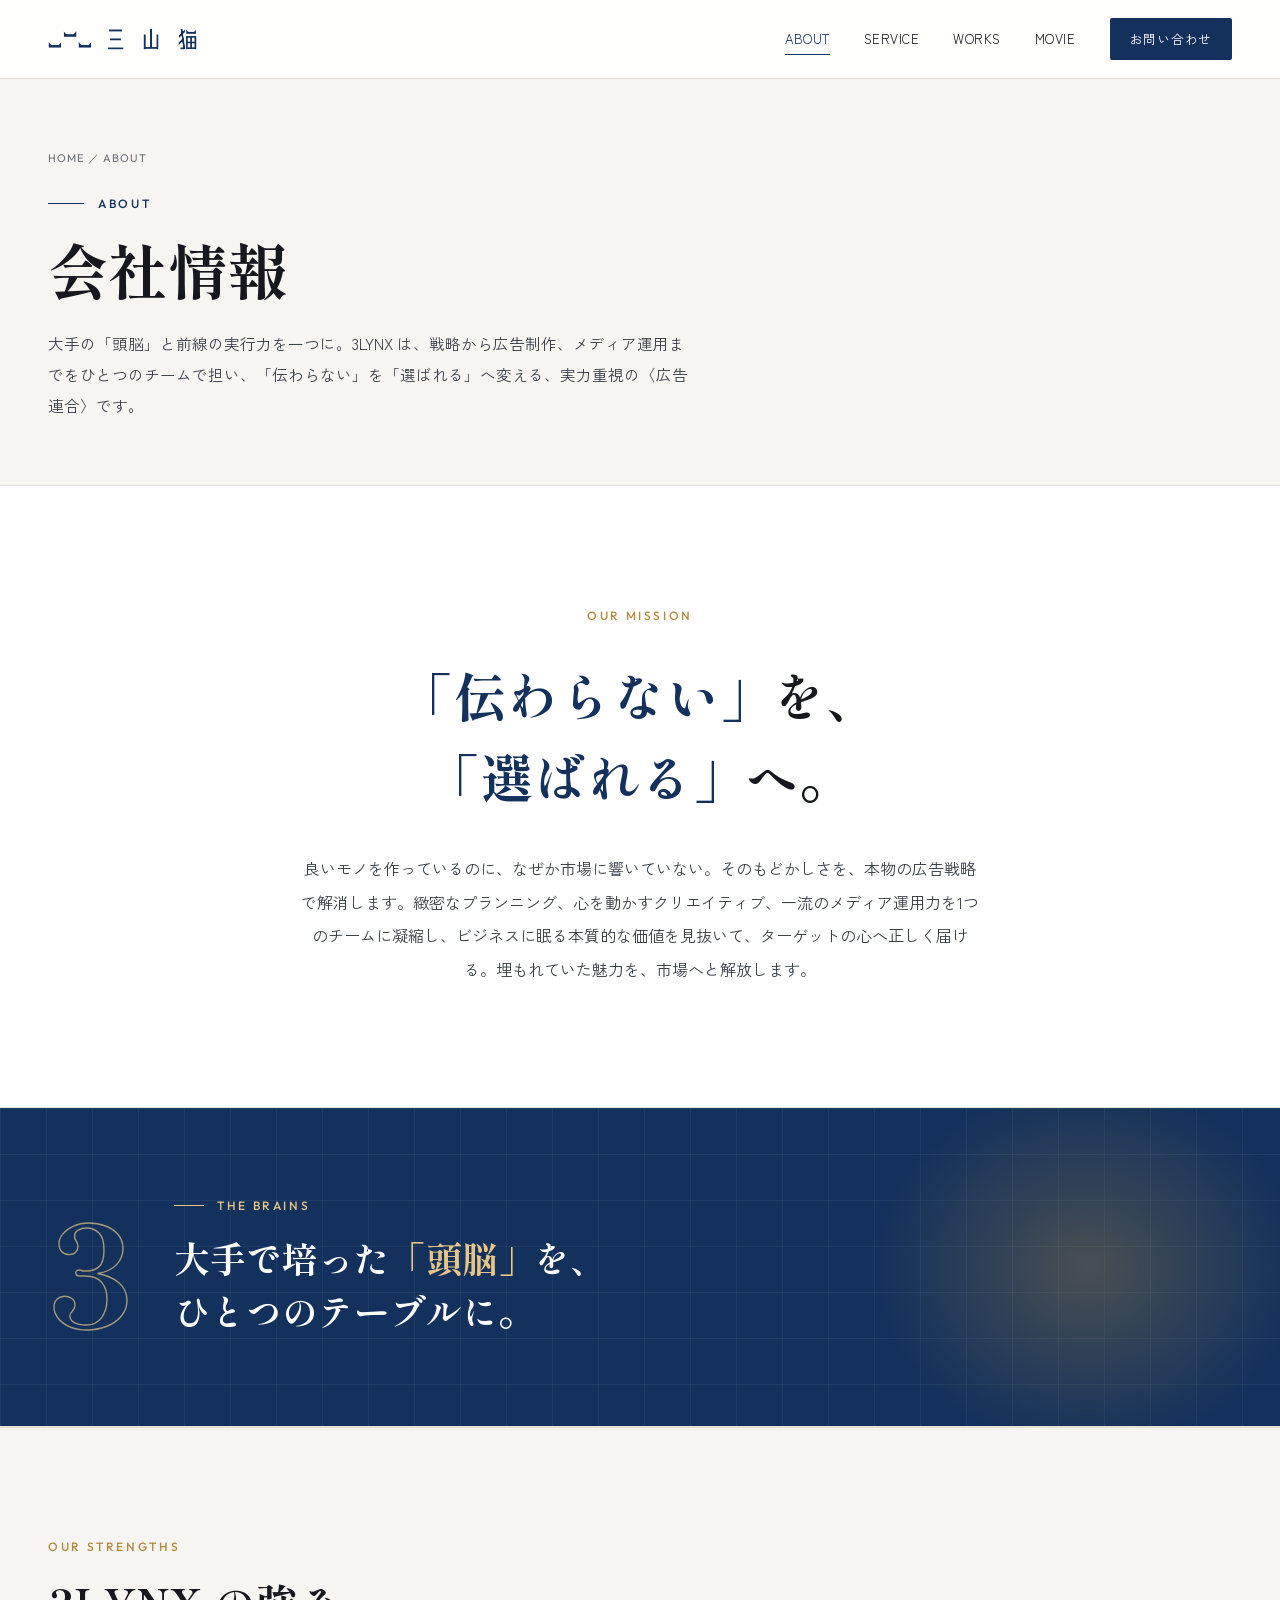
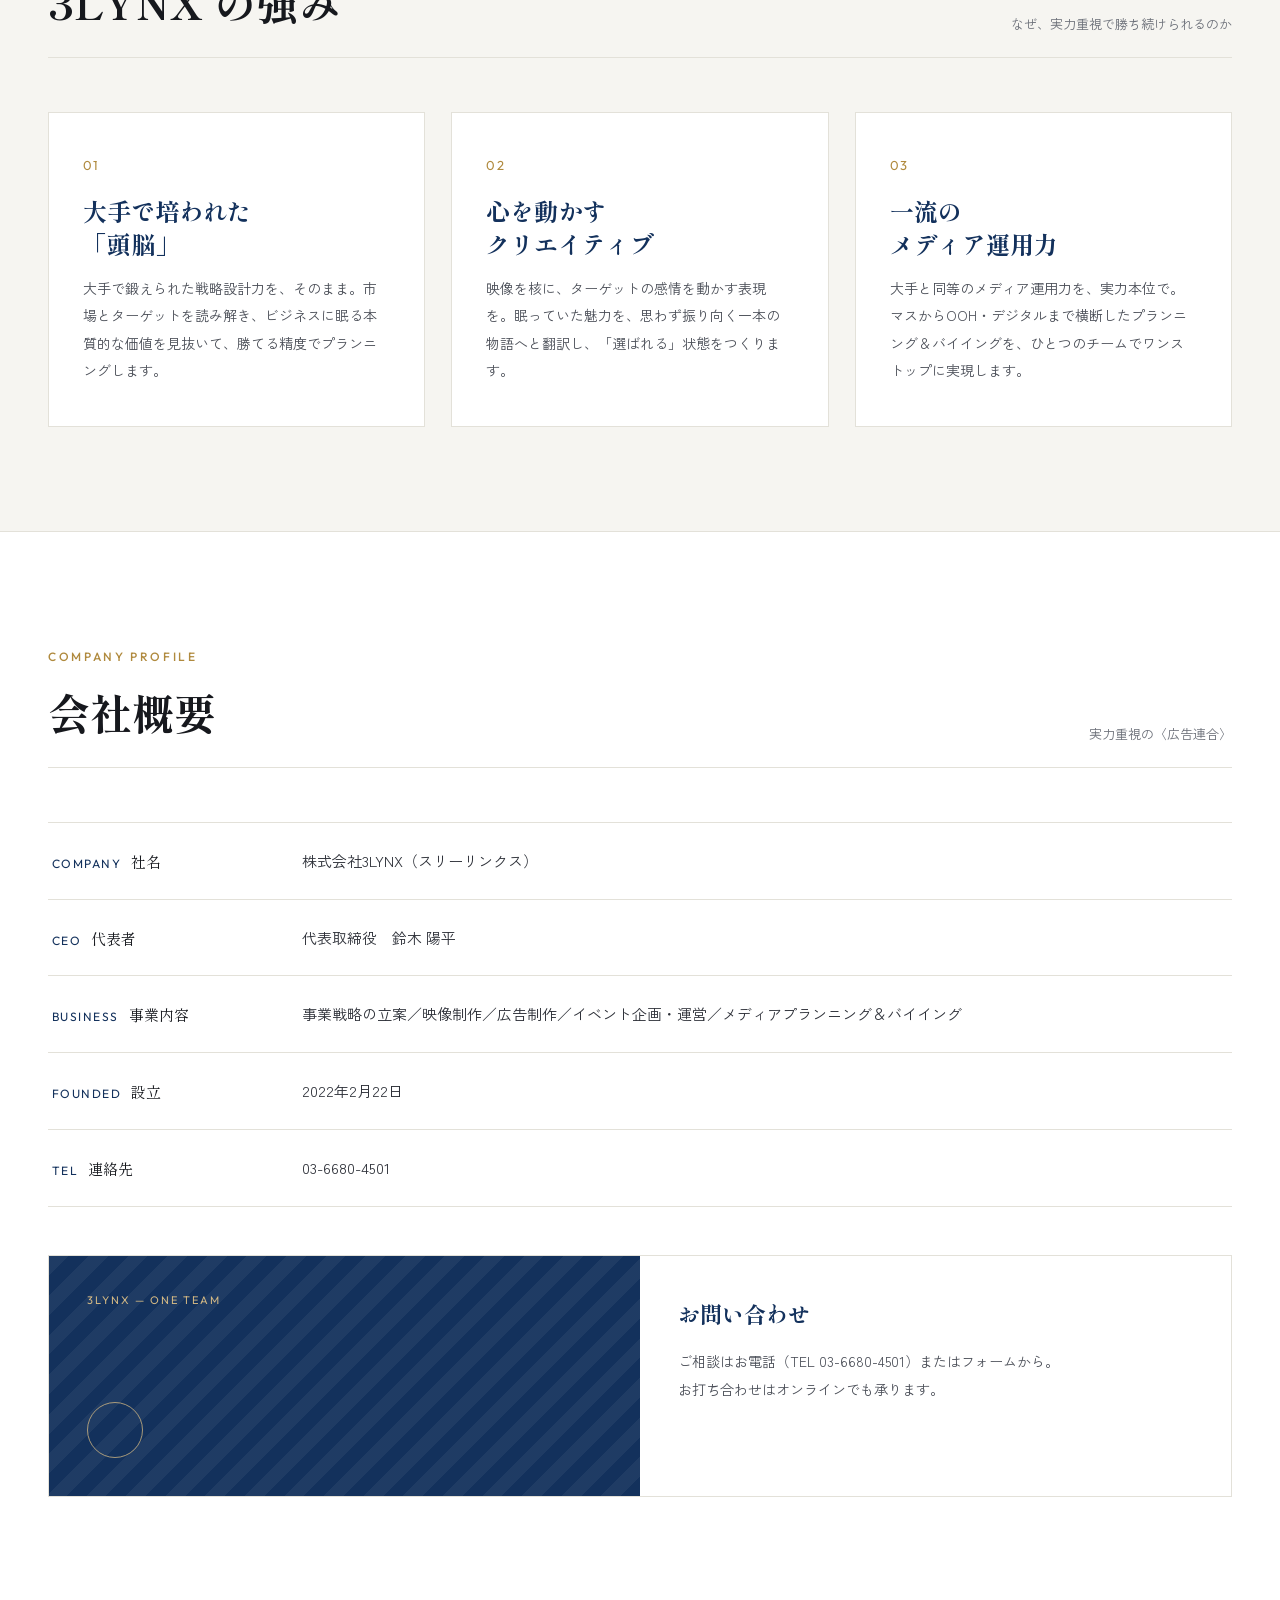
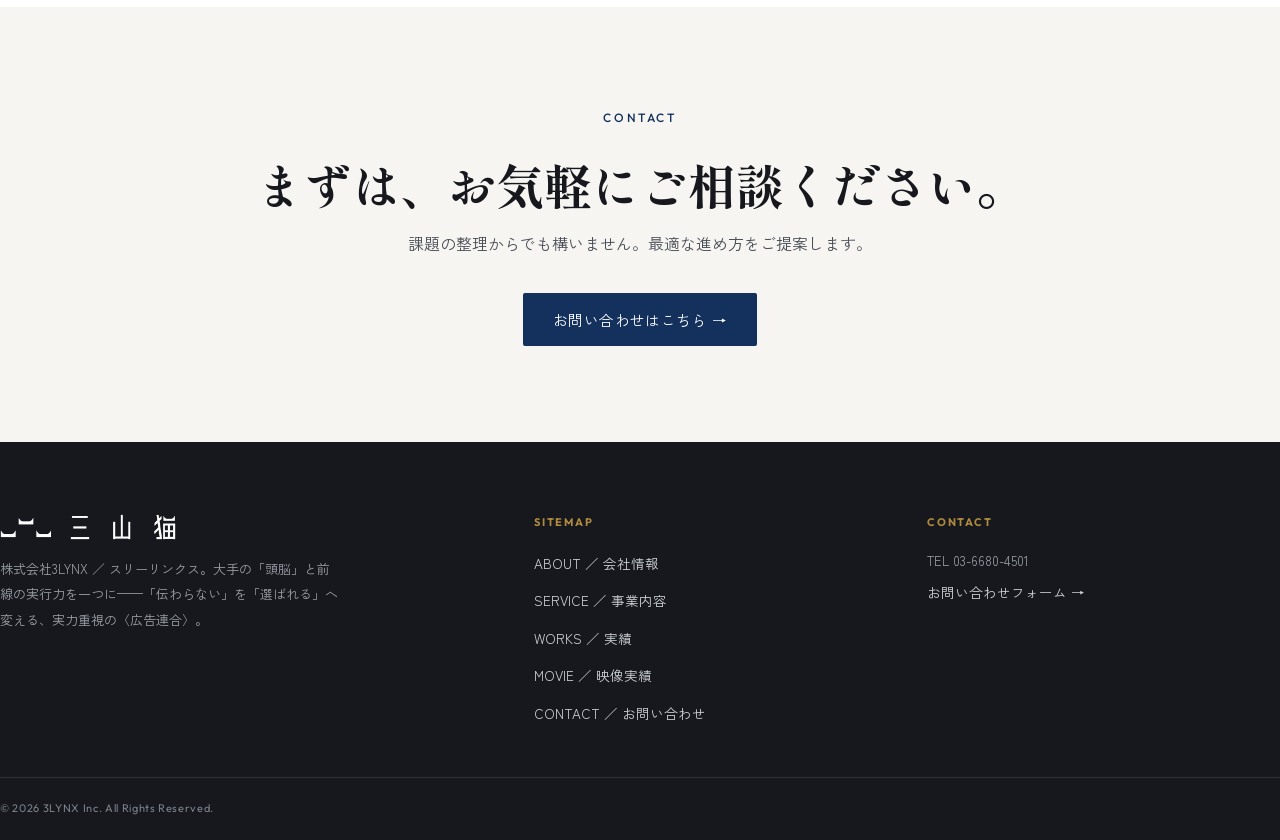
==== commit 029dcf8c: "Apply design handoff: real logos sitewide + refreshed hero + working contact form - index.html: gold" ====
--- a/about.html
+++ b/about.html
@@ -61,7 +61,7 @@
 
 <header>
   <div class="wrap nav">
-    <a class="logo" href="index.html"><span class="mk">3LYNX</span><span class="ph">ロゴ後で差替</span></a>
+    <a class="logo" href="index.html"><img class="logo-dark" src="assets/logo-navy.png" alt="3LYNX"><img class="logo-light" src="assets/logo-w.png" alt="3LYNX"></a>
     <nav class="navlinks">
       <a href="about.html" class="active">ABOUT</a>
       <a href="service.html">SERVICE</a>
@@ -166,7 +166,7 @@
 <footer>
   <div class="wrap fmain">
     <div>
-      <div class="mk">3LYNX</div>
+      <img class="flogo" src="assets/logo-w.png" alt="3LYNX">
       <p class="fdesc">株式会社3LYNX ／ スリーリンクス。大手の「頭脳」と前線の実行力を一つに——「伝わらない」を「選ばれる」へ変える、実力重視の〈広告連合〉。</p>
     </div>
     <div class="fcol">
@@ -187,7 +187,6 @@
   </div>
   <div class="wrap fbottom">
     <div class="c">© 2026 3LYNX Inc. All Rights Reserved.</div>
-    <div class="ph">ロゴ・装飾画像は後で差し替え</div>
   </div>
 </footer>
 
--- a/styles.css
+++ b/styles.css
@@ -57,9 +57,9 @@
 /* ---------- header ---------- */
 header{position:fixed;top:0;left:0;right:0;z-index:50;background:rgba(255,255,255,.86);backdrop-filter:blur(10px);border-bottom:1px solid var(--line)}
 .nav{display:flex;align-items:center;justify-content:space-between;height:78px}
-.logo{display:flex;align-items:center;gap:12px;text-decoration:none}
-.logo .mk{font-family:"Outfit",sans-serif;font-weight:600;font-size:24px;letter-spacing:.02em;color:var(--navy)}
-.logo .ph{font-size:9px;font-family:"Outfit";color:var(--muted);border:1px dashed var(--line);padding:3px 6px;letter-spacing:.06em}
+.logo{display:flex;align-items:center;text-decoration:none}
+.logo img{display:block;height:22px;width:auto}
+.logo .logo-light{display:none}
 .navlinks{display:flex;align-items:center;gap:34px}
 .navlinks a{color:var(--ink);text-decoration:none;font-size:13px;letter-spacing:.04em;transition:color .2s;position:relative}
 .navlinks a:not(.cbtn)::after{content:"";position:absolute;left:0;right:0;bottom:-6px;height:1px;background:var(--navy);transform:scaleX(0);transform-origin:left;transition:transform .25s}
@@ -97,7 +97,7 @@
 /* ---------- footer ---------- */
 footer{background:var(--ink);color:#cfd2d8}
 .fmain{padding:72px 0 40px;display:grid;grid-template-columns:1.4fr 1fr 1fr;gap:40px}
-.fmain .mk{font-family:"Outfit";font-weight:600;font-size:26px;color:#fff;letter-spacing:.02em}
+.fmain .flogo{display:block;height:26px;width:auto}
 .fmain .fdesc{font-size:13px;color:#9b9ea6;margin-top:16px;line-height:1.95;max-width:340px}
 .fmain .fmem{display:flex;gap:22px;margin-top:24px;font-family:"Shippori Mincho",serif;font-size:15px;color:#e8eaee}
 .fcol h4{font-family:"Outfit";font-size:11px;letter-spacing:.16em;text-transform:uppercase;color:var(--gold);margin-bottom:18px}
